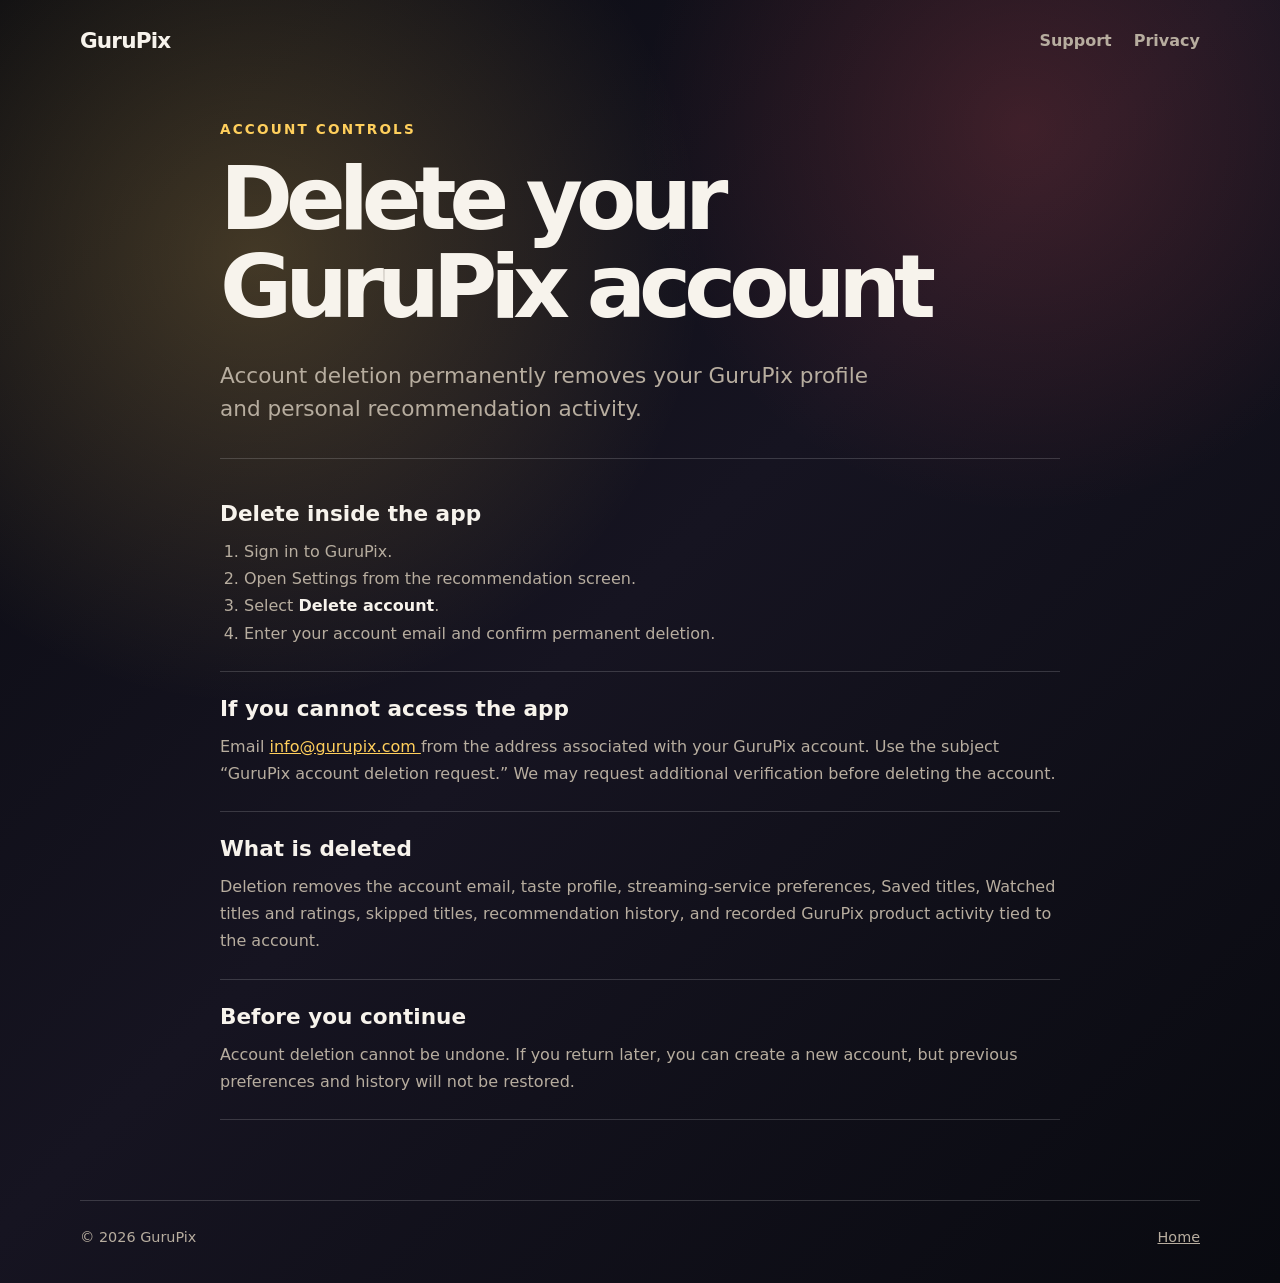
==== account-deletion/index.html @ f179fa86 "Add privacy support and account deletion pages" ====
<!doctype html>
<html lang="en">
  <head>
    <meta charset="utf-8" />
    <meta name="viewport" content="width=device-width, initial-scale=1" />
    <title>Delete Your Account - GuruPix</title>
    <meta name="description" content="Delete a GuruPix account and associated data." />
    <link rel="stylesheet" href="../styles.css" />
  </head>
  <body>
    <header class="site-header">
      <a class="logo" href="../index.html">GuruPix</a>
      <nav aria-label="Main navigation">
        <a href="../support/">Support</a>
        <a href="../privacy/">Privacy</a>
      </nav>
    </header>

    <main class="document-shell">
      <header class="document-header">
        <p class="eyebrow">Account controls</p>
        <h1>Delete your GuruPix account</h1>
        <p class="lede">
          Account deletion permanently removes your GuruPix profile and personal
          recommendation activity.
        </p>
      </header>

      <div class="document-content">
        <section>
          <h2>Delete inside the app</h2>
          <ol>
            <li>Sign in to GuruPix.</li>
            <li>Open Settings from the recommendation screen.</li>
            <li>Select <strong>Delete account</strong>.</li>
            <li>Enter your account email and confirm permanent deletion.</li>
          </ol>
        </section>

        <section>
          <h2>If you cannot access the app</h2>
          <p>
            Email
            <a href="mailto:info@gurupix.com?subject=GuruPix%20account%20deletion%20request">
              info@gurupix.com
            </a>
            from the address associated with your GuruPix account. Use the subject
            “GuruPix account deletion request.” We may request additional
            verification before deleting the account.
          </p>
        </section>

        <section>
          <h2>What is deleted</h2>
          <p>
            Deletion removes the account email, taste profile, streaming-service
            preferences, Saved titles, Watched titles and ratings, skipped titles,
            recommendation history, and recorded GuruPix product activity tied to
            the account.
          </p>
        </section>

        <section>
          <h2>Before you continue</h2>
          <p>
            Account deletion cannot be undone. If you return later, you can create
            a new account, but previous preferences and history will not be restored.
          </p>
        </section>
      </div>
    </main>

    <footer class="site-footer">
      <span>&copy; 2026 GuruPix</span>
      <a href="../index.html">Home</a>
    </footer>
  </body>
</html>
---- styles.css ----
:root {
  color-scheme: dark;
  --bg: #090a10;
  --panel: rgba(255, 255, 255, 0.08);
  --panel-border: rgba(255, 255, 255, 0.16);
  --text: #f7f3ec;
  --muted: #b7ad9f;
  --accent: #ffcf5c;
  --accent-strong: #ff9f1c;
}

* {
  box-sizing: border-box;
}

body {
  min-height: 100vh;
  margin: 0;
  font-family:
    Inter, ui-sans-serif, system-ui, -apple-system, BlinkMacSystemFont, "Segoe UI",
    sans-serif;
  color: var(--text);
  background:
    radial-gradient(circle at 20% 20%, rgba(255, 207, 92, 0.22), transparent 28rem),
    radial-gradient(circle at 80% 10%, rgba(255, 88, 88, 0.18), transparent 24rem),
    linear-gradient(135deg, #090a10 0%, #161421 48%, #090a10 100%);
}

a {
  color: inherit;
}

.site-header {
  display: flex;
  align-items: center;
  justify-content: space-between;
  width: min(1120px, calc(100% - 40px));
  margin: 0 auto;
  padding: 28px 0;
}

.logo {
  text-decoration: none;
  font-size: 1.35rem;
  font-weight: 800;
  letter-spacing: -0.04em;
}

nav a {
  color: var(--muted);
  text-decoration: none;
  font-weight: 650;
}

nav {
  display: flex;
  gap: 22px;
}

nav a:hover {
  color: var(--text);
}

.hero {
  display: grid;
  min-height: calc(100vh - 92px);
  place-items: center;
  padding: 32px 20px 80px;
}

.hero-card {
  width: min(880px, 100%);
  padding: clamp(32px, 6vw, 72px);
  border: 1px solid var(--panel-border);
  border-radius: 32px;
  background: var(--panel);
  box-shadow: 0 24px 90px rgba(0, 0, 0, 0.36);
  backdrop-filter: blur(18px);
}

.hero-card.narrow {
  width: min(720px, 100%);
}

.eyebrow {
  margin: 0 0 18px;
  color: var(--accent);
  font-size: 0.85rem;
  font-weight: 800;
  letter-spacing: 0.16em;
  text-transform: uppercase;
}

h1 {
  max-width: 760px;
  margin: 0;
  font-size: clamp(3rem, 9vw, 7rem);
  line-height: 0.92;
  letter-spacing: -0.08em;
}

.lede {
  max-width: 680px;
  margin: 28px 0 0;
  color: var(--muted);
  font-size: clamp(1.05rem, 2vw, 1.35rem);
  line-height: 1.55;
}

.actions {
  display: flex;
  flex-wrap: wrap;
  gap: 14px;
  margin-top: 36px;
}

.button {
  display: inline-flex;
  align-items: center;
  justify-content: center;
  min-height: 48px;
  padding: 0 20px;
  border-radius: 999px;
  text-decoration: none;
  font-weight: 800;
}

.button.primary {
  color: #171007;
  background: linear-gradient(135deg, var(--accent), var(--accent-strong));
}

.button.secondary {
  border: 1px solid var(--panel-border);
  color: var(--text);
  background: rgba(255, 255, 255, 0.06);
}

.contact-list {
  display: grid;
  gap: 14px;
  margin-top: 34px;
}

.contact-list a {
  display: block;
  padding: 18px 20px;
  border: 1px solid var(--panel-border);
  border-radius: 18px;
  color: var(--text);
  background: rgba(255, 255, 255, 0.06);
  text-decoration: none;
  font-weight: 750;
}

.contact-list a:hover {
  border-color: rgba(255, 207, 92, 0.55);
}

.document-shell {
  width: min(840px, calc(100% - 40px));
  margin: 40px auto 80px;
}

.document-header {
  border-bottom: 1px solid var(--panel-border);
  padding-bottom: 32px;
}

.document-header h1 {
  max-width: 760px;
  font-size: clamp(2.5rem, 7vw, 5.5rem);
  line-height: 1;
}

.updated {
  margin: 18px 0 0;
  color: var(--muted);
  font-size: 0.92rem;
}

.document-content {
  padding-top: 18px;
}

.document-content section {
  padding: 24px 0;
  border-bottom: 1px solid var(--panel-border);
}

.document-content h2 {
  margin: 0 0 12px;
  font-size: 1.35rem;
}

.document-content p,
.document-content li {
  color: var(--muted);
  font-size: 1rem;
  line-height: 1.7;
}

.document-content p {
  margin: 0;
}

.document-content p + p {
  margin-top: 12px;
}

.document-content ul,
.document-content ol {
  margin: 12px 0 0;
  padding-left: 24px;
}

.document-content strong {
  color: var(--text);
}

.document-content a {
  color: var(--accent);
}

.notice {
  margin: 26px 0 4px;
  padding: 16px 18px;
  border: 1px solid rgba(255, 207, 92, 0.45);
  border-radius: 8px;
  color: var(--muted);
  background: rgba(255, 207, 92, 0.08);
  line-height: 1.6;
}

.support-actions {
  display: flex;
  flex-wrap: wrap;
  gap: 12px;
  margin-top: 22px;
}

.site-footer {
  display: flex;
  justify-content: space-between;
  width: min(1120px, calc(100% - 40px));
  margin: 0 auto;
  padding: 28px 0 38px;
  border-top: 1px solid var(--panel-border);
  color: var(--muted);
  font-size: 0.9rem;
}

.site-footer a {
  color: var(--muted);
}

@media (max-width: 640px) {
  .site-header {
    width: min(100% - 28px, 1120px);
  }

  nav {
    gap: 12px;
  }

  .document-shell {
    width: min(100% - 28px, 840px);
  }

  .hero {
    padding-inline: 14px;
  }

  .hero-card {
    border-radius: 24px;
  }
}
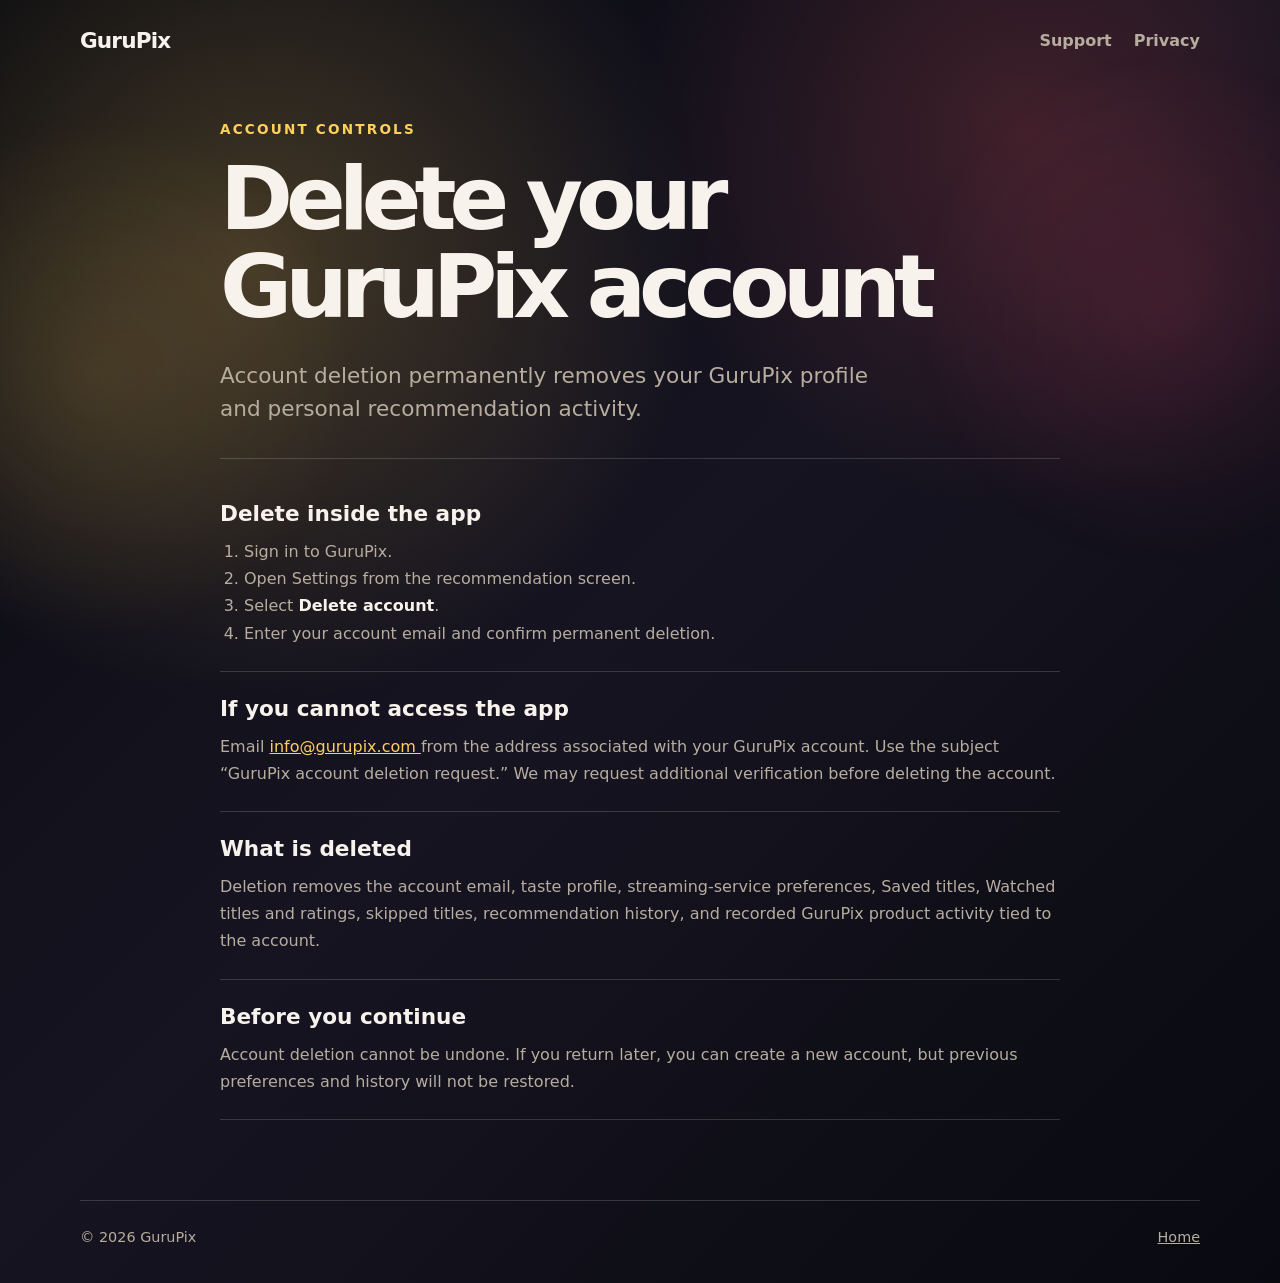
==== commit 6593da64: "Preserve public site design on policy pages" ====
--- a/account-deletion/index.html
+++ b/account-deletion/index.html
@@ -8,6 +8,9 @@
     <link rel="stylesheet" href="../styles.css" />
   </head>
   <body>
+    <div class="ambient ambient-one" aria-hidden="true"></div>
+    <div class="ambient ambient-two" aria-hidden="true"></div>
+
     <header class="site-header">
       <a class="logo" href="../index.html">GuruPix</a>
       <nav aria-label="Main navigation">
--- a/styles.css
+++ b/styles.css
@@ -24,6 +24,77 @@
     radial-gradient(circle at 20% 20%, rgba(255, 207, 92, 0.22), transparent 28rem),
     radial-gradient(circle at 80% 10%, rgba(255, 88, 88, 0.18), transparent 24rem),
     linear-gradient(135deg, #090a10 0%, #161421 48%, #090a10 100%);
+  overflow-x: hidden;
+}
+
+.ambient {
+  position: fixed;
+  border-radius: 999px;
+  filter: blur(6px);
+  opacity: 0.58;
+  pointer-events: none;
+  transform: translate3d(0, 0, 0);
+}
+
+.ambient-one {
+  width: 36rem;
+  height: 36rem;
+  left: -12rem;
+  top: 10vh;
+  background: radial-gradient(circle, rgba(255, 207, 92, 0.22), transparent 66%);
+  animation: drift-one 14s ease-in-out infinite alternate;
+}
+
+.ambient-two {
+  width: 34rem;
+  height: 34rem;
+  right: -10rem;
+  top: 4vh;
+  background: radial-gradient(circle, rgba(255, 80, 126, 0.22), transparent 68%);
+  animation: drift-two 16s ease-in-out infinite alternate;
+}
+
+.orbital {
+  position: fixed;
+  inset: 0;
+  z-index: 0;
+  pointer-events: none;
+}
+
+.tile {
+  position: absolute;
+  display: block;
+  width: 92px;
+  height: 128px;
+  border: 1px solid rgba(255, 255, 255, 0.13);
+  border-radius: 22px;
+  background:
+    linear-gradient(145deg, rgba(255, 255, 255, 0.16), rgba(255, 255, 255, 0.03)),
+    rgba(255, 255, 255, 0.04);
+  box-shadow: 0 24px 70px rgba(0, 0, 0, 0.22);
+  backdrop-filter: blur(16px);
+}
+
+.tile-one {
+  left: 14vw;
+  top: 26vh;
+  animation: float-one 7s ease-in-out infinite;
+}
+
+.tile-two {
+  right: 13vw;
+  top: 32vh;
+  width: 76px;
+  height: 104px;
+  animation: float-two 8s ease-in-out infinite;
+}
+
+.tile-three {
+  left: 50%;
+  bottom: 10vh;
+  width: 66px;
+  height: 88px;
+  animation: float-three 9s ease-in-out infinite;
 }
 
 a {
@@ -31,6 +102,8 @@
 }
 
 .site-header {
+  position: relative;
+  z-index: 2;
   display: flex;
   align-items: center;
   justify-content: space-between;
@@ -46,6 +119,22 @@
   letter-spacing: -0.04em;
 }
 
+.logo,
+nav a,
+.button {
+  transition:
+    color 180ms ease,
+    border-color 180ms ease,
+    transform 180ms ease,
+    background 180ms ease;
+}
+
+.logo:hover,
+nav a:hover,
+.button:hover {
+  transform: translateY(-1px);
+}
+
 nav a {
   color: var(--muted);
   text-decoration: none;
@@ -62,6 +151,8 @@
 }
 
 .hero {
+  position: relative;
+  z-index: 1;
   display: grid;
   min-height: calc(100vh - 92px);
   place-items: center;
@@ -76,6 +167,7 @@
   background: var(--panel);
   box-shadow: 0 24px 90px rgba(0, 0, 0, 0.36);
   backdrop-filter: blur(18px);
+  animation: card-in 720ms ease-out both;
 }
 
 .hero-card.narrow {
@@ -128,6 +220,7 @@
 .button.primary {
   color: #171007;
   background: linear-gradient(135deg, var(--accent), var(--accent-strong));
+  box-shadow: 0 12px 34px rgba(255, 159, 28, 0.28);
 }
 
 .button.secondary {
@@ -158,6 +251,8 @@
 }
 
 .document-shell {
+  position: relative;
+  z-index: 1;
   width: min(840px, calc(100% - 40px));
   margin: 40px auto 80px;
 }
@@ -240,6 +335,8 @@
 }
 
 .site-footer {
+  position: relative;
+  z-index: 1;
   display: flex;
   justify-content: space-between;
   width: min(1120px, calc(100% - 40px));
@@ -250,6 +347,82 @@
   font-size: 0.9rem;
 }
 
+@keyframes card-in {
+  from {
+    opacity: 0;
+    transform: translateY(18px) scale(0.985);
+  }
+
+  to {
+    opacity: 1;
+    transform: translateY(0) scale(1);
+  }
+}
+
+@keyframes drift-one {
+  from {
+    transform: translate3d(0, 0, 0) scale(1);
+  }
+
+  to {
+    transform: translate3d(6rem, 2rem, 0) scale(1.08);
+  }
+}
+
+@keyframes drift-two {
+  from {
+    transform: translate3d(0, 0, 0) scale(1);
+  }
+
+  to {
+    transform: translate3d(-5rem, 4rem, 0) scale(1.06);
+  }
+}
+
+@keyframes float-one {
+  0%,
+  100% {
+    transform: translateY(0) rotate(-10deg);
+  }
+
+  50% {
+    transform: translateY(-18px) rotate(-6deg);
+  }
+}
+
+@keyframes float-two {
+  0%,
+  100% {
+    transform: translateY(0) rotate(12deg);
+  }
+
+  50% {
+    transform: translateY(16px) rotate(8deg);
+  }
+}
+
+@keyframes float-three {
+  0%,
+  100% {
+    transform: translateX(-50%) translateY(0) rotate(7deg);
+  }
+
+  50% {
+    transform: translateX(-50%) translateY(-14px) rotate(12deg);
+  }
+}
+
+@media (prefers-reduced-motion: reduce) {
+  *,
+  *::before,
+  *::after {
+    animation-duration: 1ms !important;
+    animation-iteration-count: 1 !important;
+    scroll-behavior: auto !important;
+    transition-duration: 1ms !important;
+  }
+}
+
 .site-footer a {
   color: var(--muted);
 }
@@ -274,4 +447,22 @@
   .hero-card {
     border-radius: 24px;
   }
-}
+
+  .tile {
+    opacity: 0.48;
+  }
+
+  .tile-one {
+    left: -18px;
+    top: 22vh;
+  }
+
+  .tile-two {
+    right: -18px;
+    top: 18vh;
+  }
+
+  .tile-three {
+    display: none;
+  }
+}
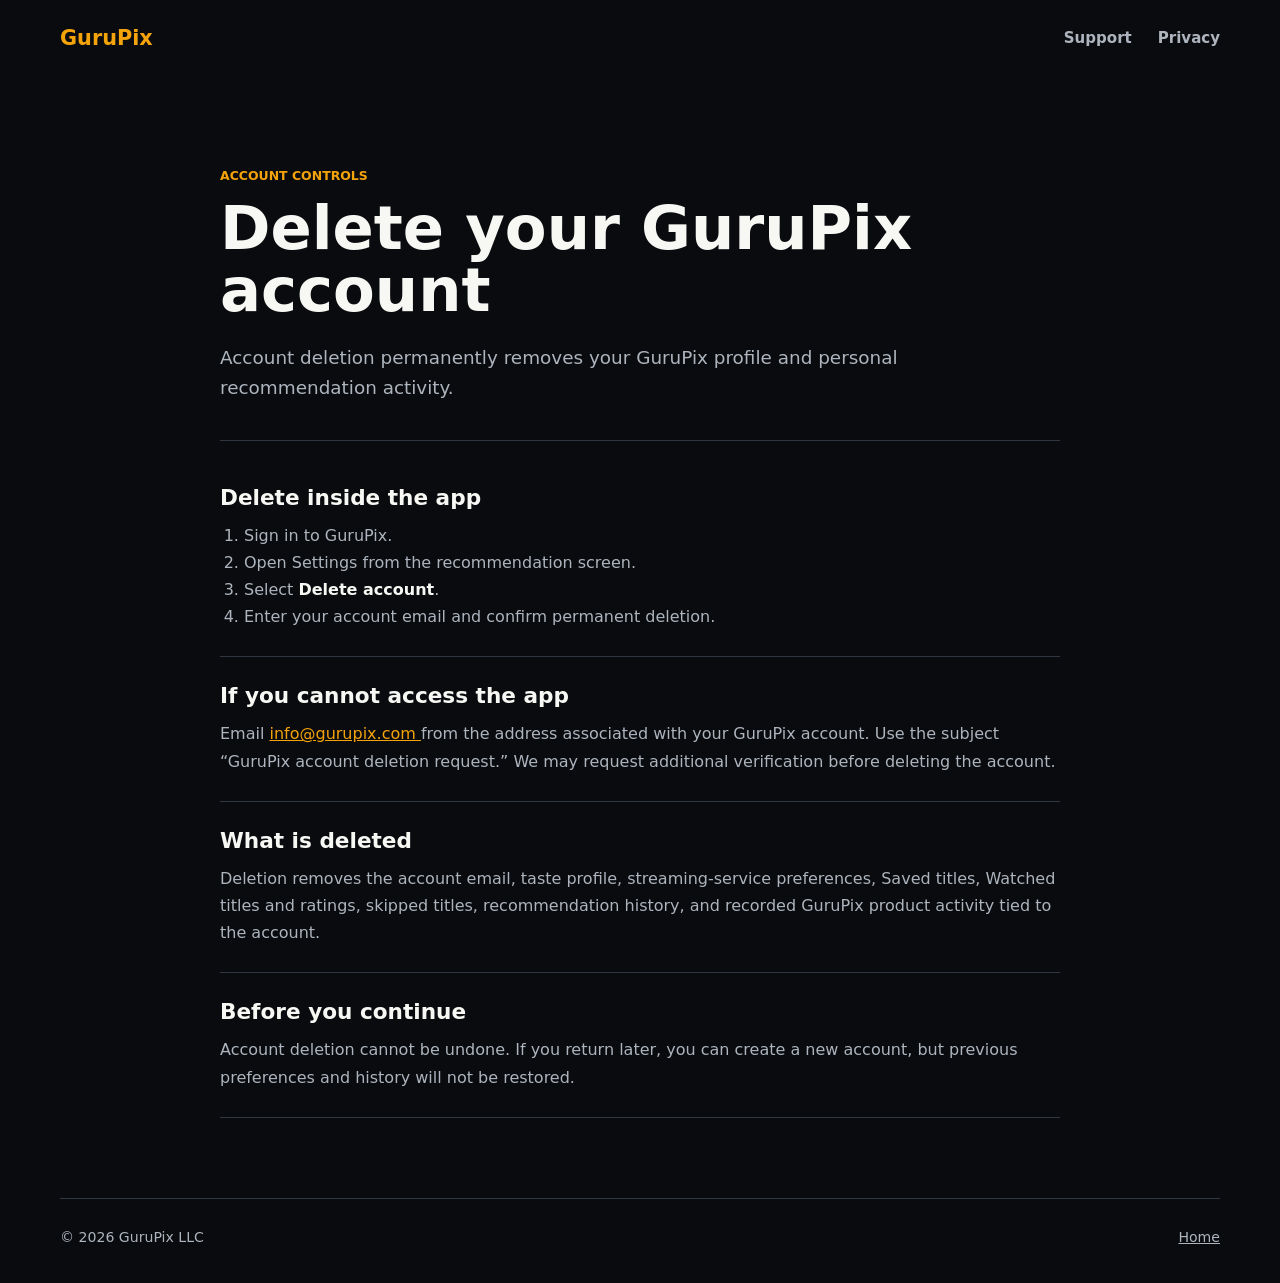
==== commit a8ce627c: "Launch public GuruPix company website" ====
--- a/account-deletion/index.html
+++ b/account-deletion/index.html
@@ -74,7 +74,7 @@
     </main>
 
     <footer class="site-footer">
-      <span>&copy; 2026 GuruPix</span>
+      <span>&copy; 2026 GuruPix LLC</span>
       <a href="../index.html">Home</a>
     </footer>
   </body>
--- a/styles.css
+++ b/styles.css
@@ -1,468 +1,340 @@
 :root {
   color-scheme: dark;
-  --bg: #090a10;
-  --panel: rgba(255, 255, 255, 0.08);
-  --panel-border: rgba(255, 255, 255, 0.16);
-  --text: #f7f3ec;
-  --muted: #b7ad9f;
-  --accent: #ffcf5c;
-  --accent-strong: #ff9f1c;
-}
-
-* {
-  box-sizing: border-box;
-}
-
+  --bg: #090b0e;
+  --surface: #12161b;
+  --surface-raised: #191e24;
+  --line: #303740;
+  --text: #f7f7f3;
+  --muted: #adb4bd;
+  --accent: #f5a30a;
+  --accent-hover: #ffb52b;
+  --cyan: #63d9d4;
+  --content: 1160px;
+}
+
+* { box-sizing: border-box; }
+html { scroll-behavior: smooth; }
 body {
   min-height: 100vh;
   margin: 0;
-  font-family:
-    Inter, ui-sans-serif, system-ui, -apple-system, BlinkMacSystemFont, "Segoe UI",
-    sans-serif;
   color: var(--text);
-  background:
-    radial-gradient(circle at 20% 20%, rgba(255, 207, 92, 0.22), transparent 28rem),
-    radial-gradient(circle at 80% 10%, rgba(255, 88, 88, 0.18), transparent 24rem),
-    linear-gradient(135deg, #090a10 0%, #161421 48%, #090a10 100%);
-  overflow-x: hidden;
-}
-
-.ambient {
-  position: fixed;
-  border-radius: 999px;
-  filter: blur(6px);
-  opacity: 0.58;
-  pointer-events: none;
-  transform: translate3d(0, 0, 0);
-}
-
-.ambient-one {
-  width: 36rem;
-  height: 36rem;
-  left: -12rem;
-  top: 10vh;
-  background: radial-gradient(circle, rgba(255, 207, 92, 0.22), transparent 66%);
-  animation: drift-one 14s ease-in-out infinite alternate;
-}
-
-.ambient-two {
-  width: 34rem;
-  height: 34rem;
-  right: -10rem;
-  top: 4vh;
-  background: radial-gradient(circle, rgba(255, 80, 126, 0.22), transparent 68%);
-  animation: drift-two 16s ease-in-out infinite alternate;
-}
-
-.orbital {
-  position: fixed;
-  inset: 0;
-  z-index: 0;
-  pointer-events: none;
-}
-
-.tile {
-  position: absolute;
-  display: block;
-  width: 92px;
-  height: 128px;
-  border: 1px solid rgba(255, 255, 255, 0.13);
-  border-radius: 22px;
-  background:
-    linear-gradient(145deg, rgba(255, 255, 255, 0.16), rgba(255, 255, 255, 0.03)),
-    rgba(255, 255, 255, 0.04);
-  box-shadow: 0 24px 70px rgba(0, 0, 0, 0.22);
-  backdrop-filter: blur(16px);
-}
-
-.tile-one {
-  left: 14vw;
-  top: 26vh;
-  animation: float-one 7s ease-in-out infinite;
-}
-
-.tile-two {
-  right: 13vw;
-  top: 32vh;
-  width: 76px;
-  height: 104px;
-  animation: float-two 8s ease-in-out infinite;
-}
-
-.tile-three {
-  left: 50%;
-  bottom: 10vh;
-  width: 66px;
-  height: 88px;
-  animation: float-three 9s ease-in-out infinite;
-}
-
-a {
-  color: inherit;
-}
+  background: var(--bg);
+  font-family: Inter, ui-sans-serif, system-ui, -apple-system, BlinkMacSystemFont, "Segoe UI", sans-serif;
+  letter-spacing: 0;
+}
+a { color: inherit; }
+img { display: block; max-width: 100%; }
+.ambient, .orbital { display: none; }
 
 .site-header {
   position: relative;
-  z-index: 2;
+  z-index: 10;
   display: flex;
   align-items: center;
   justify-content: space-between;
-  width: min(1120px, calc(100% - 40px));
+  width: min(var(--content), calc(100% - 48px));
+  min-height: 76px;
   margin: 0 auto;
-  padding: 28px 0;
-}
-
-.logo {
+}
+.home-header { position: absolute; right: 0; left: 0; }
+.logo, .footer-brand {
+  color: var(--accent);
   text-decoration: none;
-  font-size: 1.35rem;
-  font-weight: 800;
-  letter-spacing: -0.04em;
-}
-
-.logo,
-nav a,
-.button {
-  transition:
-    color 180ms ease,
-    border-color 180ms ease,
-    transform 180ms ease,
-    background 180ms ease;
-}
-
-.logo:hover,
-nav a:hover,
-.button:hover {
-  transform: translateY(-1px);
-}
-
-nav a {
+  font-size: 1.3rem;
+  font-weight: 850;
+}
+.site-header nav, .site-footer nav {
+  display: flex;
+  align-items: center;
+  gap: 26px;
+}
+.site-header nav a, .site-footer nav a, .text-link {
   color: var(--muted);
   text-decoration: none;
-  font-weight: 650;
-}
-
-nav {
-  display: flex;
-  gap: 22px;
-}
-
-nav a:hover {
-  color: var(--text);
-}
-
-.hero {
+  font-size: 0.94rem;
+  font-weight: 700;
+}
+.site-header nav a:hover, .site-header nav a:focus-visible,
+.site-footer nav a:hover, .site-footer nav a:focus-visible,
+.text-link:hover, .text-link:focus-visible { color: var(--text); }
+
+.home-hero {
+  position: relative;
+  display: flex;
+  min-height: min(780px, 86vh);
+  align-items: flex-end;
+  overflow: hidden;
+  border-bottom: 1px solid var(--line);
+}
+.hero-image, .hero-shade {
+  position: absolute;
+  inset: 0;
+  width: 100%;
+  height: 100%;
+}
+.hero-image { object-fit: cover; object-position: center; }
+.hero-shade { background: rgba(4, 7, 10, 0.62); }
+.hero-content {
   position: relative;
   z-index: 1;
-  display: grid;
-  min-height: calc(100vh - 92px);
-  place-items: center;
-  padding: 32px 20px 80px;
-}
-
-.hero-card {
-  width: min(880px, 100%);
-  padding: clamp(32px, 6vw, 72px);
-  border: 1px solid var(--panel-border);
-  border-radius: 32px;
-  background: var(--panel);
-  box-shadow: 0 24px 90px rgba(0, 0, 0, 0.36);
-  backdrop-filter: blur(18px);
-  animation: card-in 720ms ease-out both;
-}
-
-.hero-card.narrow {
-  width: min(720px, 100%);
-}
-
-.eyebrow {
-  margin: 0 0 18px;
-  color: var(--accent);
-  font-size: 0.85rem;
-  font-weight: 800;
-  letter-spacing: 0.16em;
-  text-transform: uppercase;
-}
-
-h1 {
-  max-width: 760px;
-  margin: 0;
-  font-size: clamp(3rem, 9vw, 7rem);
-  line-height: 0.92;
-  letter-spacing: -0.08em;
-}
-
-.lede {
+  width: min(var(--content), calc(100% - 48px));
+  margin: 0 auto;
+  padding: 160px 0 82px;
+}
+.status-label {
+  display: inline-block;
+  margin: 0 0 22px;
+  padding: 8px 11px;
+  border: 1px solid rgba(255, 255, 255, 0.42);
+  border-radius: 4px;
+  color: var(--text);
+  background: rgba(9, 11, 14, 0.74);
+  font-size: 0.82rem;
+  font-weight: 750;
+}
+h1, h2, h3, p { letter-spacing: 0; }
+.home-hero h1 {
+  margin: 0;
+  color: #fff;
+  font-size: 6rem;
+  line-height: 0.94;
+  text-shadow: 0 2px 22px rgba(0, 0, 0, 0.62);
+}
+.hero-statement {
   max-width: 680px;
-  margin: 28px 0 0;
-  color: var(--muted);
-  font-size: clamp(1.05rem, 2vw, 1.35rem);
-  line-height: 1.55;
-}
-
-.actions {
-  display: flex;
-  flex-wrap: wrap;
-  gap: 14px;
-  margin-top: 36px;
-}
-
+  margin: 22px 0 32px;
+  color: #f5f5f1;
+  font-size: 1.45rem;
+  line-height: 1.45;
+  text-shadow: 0 2px 16px rgba(0, 0, 0, 0.72);
+}
 .button {
   display: inline-flex;
+  min-height: 48px;
   align-items: center;
   justify-content: center;
-  min-height: 48px;
   padding: 0 20px;
-  border-radius: 999px;
+  border: 1px solid transparent;
+  border-radius: 6px;
   text-decoration: none;
   font-weight: 800;
-}
-
-.button.primary {
-  color: #171007;
-  background: linear-gradient(135deg, var(--accent), var(--accent-strong));
-  box-shadow: 0 12px 34px rgba(255, 159, 28, 0.28);
-}
-
-.button.secondary {
-  border: 1px solid var(--panel-border);
-  color: var(--text);
-  background: rgba(255, 255, 255, 0.06);
-}
-
-.contact-list {
-  display: grid;
-  gap: 14px;
-  margin-top: 34px;
-}
-
-.contact-list a {
-  display: block;
-  padding: 18px 20px;
-  border: 1px solid var(--panel-border);
-  border-radius: 18px;
-  color: var(--text);
-  background: rgba(255, 255, 255, 0.06);
-  text-decoration: none;
-  font-weight: 750;
-}
-
-.contact-list a:hover {
-  border-color: rgba(255, 207, 92, 0.55);
-}
+  transition: background-color 160ms ease, border-color 160ms ease, color 160ms ease;
+}
+.button.primary { color: #171006; background: var(--accent); }
+.button.primary:hover, .button.primary:focus-visible { background: var(--accent-hover); }
+.button.secondary { border-color: var(--line); color: var(--text); background: var(--surface-raised); }
+.button.secondary:hover, .button.secondary:focus-visible { border-color: var(--muted); }
+
+.intro-section, .steps-section, .capabilities-section, .about-section, .contact-band {
+  width: min(var(--content), calc(100% - 48px));
+  margin: 0 auto;
+}
+.intro-section {
+  display: grid;
+  grid-template-columns: minmax(0, 1.15fr) minmax(300px, 0.85fr);
+  gap: 80px;
+  padding: 92px 0;
+  align-items: end;
+}
+.section-heading h2, .capabilities-copy h2, .about-section h2, .contact-band h2 {
+  margin: 0;
+  font-size: 2.6rem;
+  line-height: 1.12;
+}
+.section-heading.compact h2 { max-width: 650px; }
+.eyebrow {
+  margin: 0 0 14px;
+  color: var(--accent);
+  font-size: 0.78rem;
+  font-weight: 850;
+  text-transform: uppercase;
+}
+.section-copy, .capabilities-copy > p:last-child, .about-copy p {
+  margin: 0;
+  color: var(--muted);
+  font-size: 1.08rem;
+  line-height: 1.75;
+}
+.steps-section { padding: 86px 0 96px; border-top: 1px solid var(--line); }
+.steps-grid {
+  display: grid;
+  grid-template-columns: repeat(3, minmax(0, 1fr));
+  gap: 24px;
+  margin: 44px 0 0;
+  padding: 0;
+  list-style: none;
+}
+.steps-grid li {
+  min-height: 246px;
+  padding: 28px;
+  border: 1px solid var(--line);
+  border-radius: 8px;
+  background: var(--surface);
+}
+.step-number { color: var(--cyan); font-size: 0.82rem; font-weight: 850; }
+.steps-grid h3 { margin: 58px 0 12px; font-size: 1.3rem; }
+.steps-grid p, .feature-list span { margin: 0; color: var(--muted); line-height: 1.65; }
+.capabilities-section {
+  display: grid;
+  grid-template-columns: minmax(0, 0.95fr) minmax(360px, 1.05fr);
+  gap: 84px;
+  padding: 96px 0;
+  border-top: 1px solid var(--line);
+}
+.capabilities-copy > p:last-child { margin-top: 24px; }
+.feature-list { margin: 0; padding: 0; list-style: none; }
+.feature-list li {
+  display: grid;
+  gap: 7px;
+  padding: 24px 0;
+  border-bottom: 1px solid var(--line);
+}
+.feature-list li:first-child { padding-top: 0; }
+.feature-list strong { font-size: 1.08rem; }
+.about-section {
+  display: grid;
+  grid-template-columns: minmax(0, 0.9fr) minmax(360px, 1.1fr);
+  gap: 84px;
+  padding: 96px 0;
+  border-top: 1px solid var(--line);
+}
+.about-copy { display: grid; gap: 20px; }
+.contact-band {
+  display: flex;
+  align-items: center;
+  justify-content: space-between;
+  gap: 48px;
+  margin-bottom: 72px;
+  padding: 42px;
+  border: 1px solid var(--line);
+  border-radius: 8px;
+  background: var(--surface);
+}
+.contact-band h2 { max-width: 680px; font-size: 2rem; }
+.contact-actions { display: flex; align-items: center; gap: 22px; flex: 0 0 auto; }
 
 .document-shell {
-  position: relative;
-  z-index: 1;
-  width: min(840px, calc(100% - 40px));
-  margin: 40px auto 80px;
-}
-
-.document-header {
-  border-bottom: 1px solid var(--panel-border);
-  padding-bottom: 32px;
-}
-
-.document-header h1 {
+  width: min(840px, calc(100% - 48px));
+  min-height: calc(100vh - 190px);
+  margin: 44px auto 80px;
+}
+.document-header { padding: 48px 0 36px; border-bottom: 1px solid var(--line); }
+.document-header h1, .account-action-shell h1 {
   max-width: 760px;
-  font-size: clamp(2.5rem, 7vw, 5.5rem);
-  line-height: 1;
-}
-
-.updated {
-  margin: 18px 0 0;
-  color: var(--muted);
-  font-size: 0.92rem;
-}
-
-.document-content {
-  padding-top: 18px;
-}
-
-.document-content section {
-  padding: 24px 0;
-  border-bottom: 1px solid var(--panel-border);
-}
-
-.document-content h2 {
-  margin: 0 0 12px;
-  font-size: 1.35rem;
-}
-
-.document-content p,
-.document-content li {
+  margin: 0;
+  font-size: 3.8rem;
+  line-height: 1.02;
+  letter-spacing: 0;
+}
+.lede {
+  max-width: 690px;
+  margin: 22px 0 0;
+  color: var(--muted);
+  font-size: 1.15rem;
+  line-height: 1.65;
+}
+.updated { margin: 18px 0 0; color: var(--muted); font-size: 0.92rem; }
+.document-content { padding-top: 18px; }
+.document-content section { padding: 26px 0; border-bottom: 1px solid var(--line); }
+.document-content h2 { margin: 0 0 12px; font-size: 1.35rem; }
+.document-content p, .document-content li {
   color: var(--muted);
   font-size: 1rem;
   line-height: 1.7;
 }
-
-.document-content p {
-  margin: 0;
-}
-
-.document-content p + p {
-  margin-top: 12px;
-}
-
-.document-content ul,
-.document-content ol {
-  margin: 12px 0 0;
-  padding-left: 24px;
-}
-
-.document-content strong {
-  color: var(--text);
-}
-
-.document-content a {
-  color: var(--accent);
-}
-
+.document-content p { margin: 0; }
+.document-content p + p { margin-top: 12px; }
+.document-content ul, .document-content ol { margin: 12px 0 0; padding-left: 24px; }
+.document-content strong { color: var(--text); }
+.document-content a, .account-support-link { color: var(--accent); }
 .notice {
   margin: 26px 0 4px;
   padding: 16px 18px;
-  border: 1px solid rgba(255, 207, 92, 0.45);
+  border: 1px solid #765a20;
   border-radius: 8px;
   color: var(--muted);
-  background: rgba(255, 207, 92, 0.08);
+  background: #1f1b13;
   line-height: 1.6;
 }
-
-.support-actions {
-  display: flex;
-  flex-wrap: wrap;
-  gap: 12px;
-  margin-top: 22px;
-}
-
+.support-actions { display: flex; flex-wrap: wrap; gap: 12px; margin-top: 24px; }
+.account-action-shell {
+  width: min(720px, calc(100% - 48px));
+  min-height: calc(100vh - 210px);
+  margin: 44px auto 72px;
+  padding: 24px 0;
+}
+.account-action-shell .button { margin-top: 30px; }
+.account-action-icon {
+  display: grid;
+  width: 64px;
+  height: 64px;
+  margin-bottom: 28px;
+  border: 1px solid #317d85;
+  border-radius: 8px;
+  place-items: center;
+  color: var(--cyan);
+  background: #10272a;
+  font-size: 1.8rem;
+  font-weight: 900;
+}
+.account-action-help {
+  max-width: 620px;
+  margin: 30px 0 0;
+  color: var(--muted);
+  font-size: 0.98rem;
+  line-height: 1.65;
+}
+.account-support-link { display: inline-block; margin-top: 20px; font-weight: 750; }
 .site-footer {
-  position: relative;
-  z-index: 1;
-  display: flex;
+  display: flex;
+  align-items: center;
   justify-content: space-between;
-  width: min(1120px, calc(100% - 40px));
+  width: min(var(--content), calc(100% - 48px));
   margin: 0 auto;
-  padding: 28px 0 38px;
-  border-top: 1px solid var(--panel-border);
-  color: var(--muted);
-  font-size: 0.9rem;
-}
-
-@keyframes card-in {
-  from {
-    opacity: 0;
-    transform: translateY(18px) scale(0.985);
+  padding: 30px 0 38px;
+  border-top: 1px solid var(--line);
+  color: var(--muted);
+  font-size: 0.88rem;
+}
+.site-footer > div { display: flex; align-items: center; gap: 18px; }
+.site-footer > a { color: var(--muted); }
+.footer-brand { font-size: 1rem; }
+
+@media (max-width: 800px) {
+  .home-hero h1 { font-size: 4.5rem; }
+  .intro-section, .capabilities-section, .about-section { grid-template-columns: 1fr; gap: 30px; }
+  .steps-grid { grid-template-columns: 1fr; }
+  .steps-grid li { min-height: auto; }
+  .steps-grid h3 { margin-top: 30px; }
+  .contact-band { align-items: flex-start; flex-direction: column; }
+  .site-footer, .site-footer > div { align-items: flex-start; flex-direction: column; }
+}
+
+@media (max-width: 560px) {
+  .site-header, .hero-content, .intro-section, .steps-section, .capabilities-section,
+  .about-section, .contact-band, .site-footer, .document-shell, .account-action-shell {
+    width: min(100% - 32px, var(--content));
   }
-
-  to {
-    opacity: 1;
-    transform: translateY(0) scale(1);
-  }
-}
-
-@keyframes drift-one {
-  from {
-    transform: translate3d(0, 0, 0) scale(1);
-  }
-
-  to {
-    transform: translate3d(6rem, 2rem, 0) scale(1.08);
-  }
-}
-
-@keyframes drift-two {
-  from {
-    transform: translate3d(0, 0, 0) scale(1);
-  }
-
-  to {
-    transform: translate3d(-5rem, 4rem, 0) scale(1.06);
-  }
-}
-
-@keyframes float-one {
-  0%,
-  100% {
-    transform: translateY(0) rotate(-10deg);
-  }
-
-  50% {
-    transform: translateY(-18px) rotate(-6deg);
-  }
-}
-
-@keyframes float-two {
-  0%,
-  100% {
-    transform: translateY(0) rotate(12deg);
-  }
-
-  50% {
-    transform: translateY(16px) rotate(8deg);
-  }
-}
-
-@keyframes float-three {
-  0%,
-  100% {
-    transform: translateX(-50%) translateY(0) rotate(7deg);
-  }
-
-  50% {
-    transform: translateX(-50%) translateY(-14px) rotate(12deg);
-  }
+  .site-header { min-height: 68px; }
+  .site-header nav { gap: 13px; }
+  .site-header nav a { font-size: 0.82rem; }
+  .home-header nav a:nth-child(2) { display: none; }
+  .home-hero { min-height: 660px; }
+  .hero-image { object-position: 55% center; }
+  .hero-content { padding-bottom: 54px; }
+  .home-hero h1 { font-size: 3.75rem; }
+  .hero-statement { font-size: 1.18rem; }
+  .intro-section, .steps-section, .capabilities-section, .about-section { padding: 68px 0; }
+  .section-heading h2, .capabilities-copy h2, .about-section h2 { font-size: 2rem; }
+  .contact-band { margin-bottom: 48px; padding: 28px 22px; }
+  .contact-band h2 { font-size: 1.65rem; }
+  .contact-actions { align-items: flex-start; flex-direction: column; }
+  .document-header { padding-top: 24px; }
+  .document-header h1, .account-action-shell h1 { font-size: 2.7rem; }
+  .site-footer nav { align-items: flex-start; flex-wrap: wrap; gap: 12px 18px; }
 }
 
 @media (prefers-reduced-motion: reduce) {
-  *,
-  *::before,
-  *::after {
-    animation-duration: 1ms !important;
-    animation-iteration-count: 1 !important;
-    scroll-behavior: auto !important;
-    transition-duration: 1ms !important;
-  }
-}
-
-.site-footer a {
-  color: var(--muted);
-}
-
-@media (max-width: 640px) {
-  .site-header {
-    width: min(100% - 28px, 1120px);
-  }
-
-  nav {
-    gap: 12px;
-  }
-
-  .document-shell {
-    width: min(100% - 28px, 840px);
-  }
-
-  .hero {
-    padding-inline: 14px;
-  }
-
-  .hero-card {
-    border-radius: 24px;
-  }
-
-  .tile {
-    opacity: 0.48;
-  }
-
-  .tile-one {
-    left: -18px;
-    top: 22vh;
-  }
-
-  .tile-two {
-    right: -18px;
-    top: 18vh;
-  }
-
-  .tile-three {
-    display: none;
-  }
-}
+  html { scroll-behavior: auto; }
+  *, *::before, *::after { transition-duration: 1ms !important; }
+}
